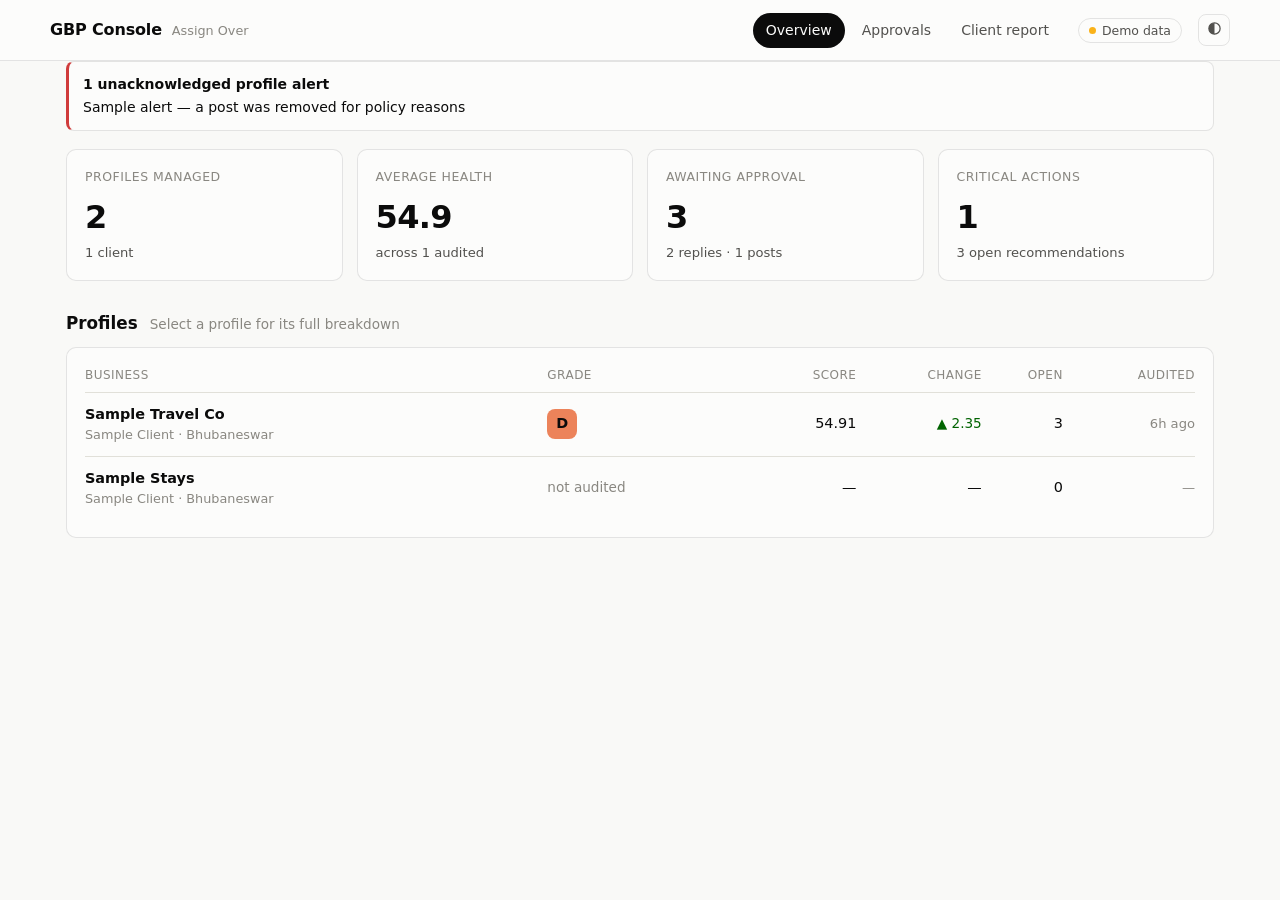
==== index.html @ f4beedac "Add operations console and restructure as a repository The project had no version control at all. Th" ====
<!DOCTYPE html>
<html lang="en" data-theme="">
<head>
<meta charset="utf-8">
<meta name="viewport" content="width=device-width, initial-scale=1">
<title>GBP Console</title>
<meta name="description" content="Operations console for the Assign Over Google Business Profile automation.">
<meta name="robots" content="noindex, nofollow">
<link rel="icon" href="data:image/svg+xml,<svg xmlns='http://www.w3.org/2000/svg' viewBox='0 0 16 16'><rect width='16' height='16' rx='4' fill='%232a78d6'/><rect x='4' y='8' width='2' height='4' fill='white'/><rect x='7' y='5' width='2' height='7' fill='white'/><rect x='10' y='3' width='2' height='9' fill='white'/></svg>">
<link rel="stylesheet" href="assets/styles.css">
</head>
<body>

<header class="top">
  <div class="wrap top-inner">
    <div class="brand">
      <strong>GBP Console</strong>
      <span>Assign Over</span>
    </div>

    <nav class="views" aria-label="Views">
      <button data-view="overview"  aria-current="true">Overview</button>
      <button data-view="approvals" aria-current="false">Approvals</button>
      <button data-view="portal"    aria-current="false">Client report</button>
    </nav>

    <button class="conn" id="conn" title="Connection settings">
      <span class="dot demo"></span>
      <span class="conn-label">Demo data</span>
    </button>

    <button class="icon-btn" id="theme" title="Toggle light and dark" aria-label="Toggle light and dark">
      <svg viewBox="0 0 24 24" width="15" height="15" fill="none" stroke="currentColor"
           stroke-width="2" stroke-linecap="round" aria-hidden="true">
        <circle cx="12" cy="12" r="9"></circle>
        <path d="M12 3a9 9 0 0 0 0 18z" fill="currentColor" stroke="none"></path>
      </svg>
    </button>
  </div>
</header>

<main class="wrap" id="main">
  <p class="empty">Loading…</p>
</main>

<dialog id="conn-dialog">
  <h2>Connection</h2>
  <p class="hint" style="margin-top:6px">
    This page stores no data of its own. Point it at your n8n endpoint and it
    will fetch live figures on each load. Leave both fields empty to browse
    sample data instead.
  </p>

  <form method="dialog">
    <label class="field">
      n8n webhook URL
      <input type="url" id="f-endpoint" placeholder="https://n8n.example.com/webhook/gbp-console"
             autocomplete="off" spellcheck="false">
    </label>

    <label class="field">
      Bearer token
      <input type="password" id="f-token" placeholder="the token set on the webhook credential"
             autocomplete="off" spellcheck="false">
    </label>

    <p class="hint">
      Both are kept in this browser only, and are sent to the endpoint above and
      nowhere else. Anyone using this browser profile can read them, so use a
      token scoped to this console and rotate it if the machine is shared.
    </p>

    <div class="qactions" style="margin-top:18px">
      <button class="btn primary" id="conn-save">Save &amp; reload</button>
      <button class="btn" value="cancel">Cancel</button>
      <button class="btn danger" id="conn-clear" style="margin-left:auto">Disconnect</button>
    </div>
  </form>
</dialog>

<script src="assets/app.js"></script>
</body>
</html>
---- assets/styles.css ----
/* ==========================================================================
   GBP Automation Console
   Palette values come from the validated data-viz reference palette.
   Categorical slots 1-6 carry the six health dimensions, in fixed order.
   ========================================================================== */

:root {
  color-scheme: light;

  --surface-1:      #fcfcfb;
  --plane:          #f9f9f7;
  --text-primary:   #0b0b0b;
  --text-secondary: #52514e;
  --text-muted:     #898781;
  --grid:           #e1e0d9;
  --axis:           #c3c2b7;
  --border:         rgba(11, 11, 11, 0.10);

  /* Categorical - fixed order, never cycled */
  --series-1: #2a78d6;  /* Business Info */
  --series-2: #eb6834;  /* Photos */
  --series-3: #1baf7a;  /* Reviews */
  --series-4: #eda100;  /* Profile */
  --series-5: #e87ba4;  /* Content */
  --series-6: #008300;  /* Services */

  /* Status - reserved, never reused as a series */
  --good:     #0ca30c;
  --warning:  #fab219;
  --serious:  #ec835a;
  --critical: #d03b3b;
  --delta-up: #006300;

  --radius: 10px;
  --gutter: 16px;
  --font: system-ui, -apple-system, "Segoe UI", sans-serif;
}

@media (prefers-color-scheme: dark) {
  :root:where(:not([data-theme="light"])) {
    color-scheme: dark;
    --surface-1:      #1a1a19;
    --plane:          #0d0d0d;
    --text-primary:   #ffffff;
    --text-secondary: #c3c2b7;
    --text-muted:     #898781;
    --grid:           #2c2c2a;
    --axis:           #383835;
    --border:         rgba(255, 255, 255, 0.10);

    --series-1: #3987e5;
    --series-2: #d95926;
    --series-3: #199e70;
    --series-4: #c98500;
    --series-5: #d55181;
    --series-6: #008300;

    --delta-up: #0ca30c;
  }
}

:root[data-theme="dark"] {
  color-scheme: dark;
  --surface-1:      #1a1a19;
  --plane:          #0d0d0d;
  --text-primary:   #ffffff;
  --text-secondary: #c3c2b7;
  --text-muted:     #898781;
  --grid:           #2c2c2a;
  --axis:           #383835;
  --border:         rgba(255, 255, 255, 0.10);

  --series-1: #3987e5;
  --series-2: #d95926;
  --series-3: #199e70;
  --series-4: #c98500;
  --series-5: #d55181;
  --series-6: #008300;

  --delta-up: #0ca30c;
}

* { box-sizing: border-box; }

body {
  margin: 0;
  background: var(--plane);
  color: var(--text-primary);
  font-family: var(--font);
  font-size: 15px;
  line-height: 1.5;
  -webkit-font-smoothing: antialiased;
}

h1, h2, h3 { line-height: 1.25; margin: 0; font-weight: 600; }
h1 { font-size: 1.25rem; }
h2 { font-size: 1.05rem; }
h3 { font-size: 0.95rem; }
a { color: var(--series-1); }

.wrap { max-width: 1180px; margin: 0 auto; padding: 0 var(--gutter); }

/* ---------- header ---------- */

header.top {
  border-bottom: 1px solid var(--border);
  background: var(--surface-1);
  position: sticky;
  top: 0;
  z-index: 20;
}
.top-inner {
  display: flex; align-items: center; gap: 16px;
  min-height: 60px; flex-wrap: wrap; padding: 10px 0;
}
.brand { display: flex; align-items: baseline; gap: 10px; margin-right: auto; }
.brand strong { font-size: 1rem; letter-spacing: -0.01em; }
.brand span { color: var(--text-muted); font-size: 0.8rem; }

nav.views { display: flex; gap: 4px; flex-wrap: wrap; }
nav.views button {
  border: 1px solid transparent; background: none; cursor: pointer;
  font: inherit; font-size: 0.875rem; color: var(--text-secondary);
  padding: 6px 12px; border-radius: 999px;
}
nav.views button:hover { background: var(--plane); color: var(--text-primary); }
nav.views button[aria-current="true"] {
  background: var(--text-primary); color: var(--surface-1); font-weight: 500;
}

.conn {
  display: inline-flex; align-items: center; gap: 6px;
  font-size: 0.78rem; color: var(--text-secondary);
  padding: 4px 10px; border: 1px solid var(--border); border-radius: 999px;
  background: none; cursor: pointer; font-family: inherit;
}
.dot { width: 7px; height: 7px; border-radius: 50%; background: var(--text-muted); flex: none; }
.dot.live { background: var(--good); }
.dot.demo { background: var(--warning); }
.dot.err  { background: var(--critical); }

.icon-btn {
  border: 1px solid var(--border); background: none; cursor: pointer;
  border-radius: 8px; width: 32px; height: 32px; color: var(--text-secondary);
  font-size: 0.9rem; line-height: 1; flex: none;
}
.icon-btn:hover { color: var(--text-primary); }

/* ---------- layout ---------- */

main { padding: 24px 0 64px; }
.section { margin-bottom: 32px; }
.section-head {
  display: flex; align-items: baseline; gap: 12px;
  margin-bottom: 12px; flex-wrap: wrap;
}
.section-head p { margin: 0; color: var(--text-muted); font-size: 0.85rem; }

.card {
  background: var(--surface-1);
  border: 1px solid var(--border);
  border-radius: var(--radius);
  padding: 18px;
}

.grid { display: grid; gap: 14px; }
.grid.tiles { grid-template-columns: repeat(auto-fit, minmax(170px, 1fr)); }
.grid.two   { grid-template-columns: repeat(auto-fit, minmax(330px, 1fr)); }

/* ---------- stat tiles ---------- */

.tile .label {
  font-size: 0.78rem; color: var(--text-muted);
  text-transform: uppercase; letter-spacing: 0.04em; margin-bottom: 6px;
}
.tile .value { font-size: 2rem; font-weight: 600; letter-spacing: -0.02em; }
.tile .sub { font-size: 0.82rem; color: var(--text-secondary); margin-top: 2px; }
.delta { font-size: 0.85rem; font-weight: 500; }
.delta.up   { color: var(--delta-up); }
.delta.down { color: var(--critical); }
.delta.flat { color: var(--text-muted); }

/* ---------- grade ---------- */

.grade {
  display: inline-flex; align-items: center; justify-content: center;
  width: 30px; height: 30px; border-radius: 8px;
  font-weight: 600; font-size: 0.9rem; flex: none;
  color: #fff;
}
.grade.a { background: var(--good); }
.grade.b { background: var(--series-3); }
.grade.c { background: var(--warning); color: #0b0b0b; }
.grade.d { background: var(--serious); color: #0b0b0b; }
.grade.f { background: var(--critical); }

/* ---------- tables ---------- */

table { width: 100%; border-collapse: collapse; font-size: 0.9rem; }
th {
  text-align: left; font-weight: 500; font-size: 0.75rem;
  text-transform: uppercase; letter-spacing: 0.04em;
  color: var(--text-muted); padding: 0 12px 8px 0;
  border-bottom: 1px solid var(--grid);
}
td { padding: 11px 12px 11px 0; border-bottom: 1px solid var(--grid); vertical-align: middle; }
tr:last-child td { border-bottom: none; }
td.num, th.num { text-align: right; padding-right: 0; font-variant-numeric: tabular-nums; }
tbody tr.clickable { cursor: pointer; }
tbody tr.clickable:hover { background: var(--plane); }

/* ---------- charts ---------- */

.chart { width: 100%; overflow: visible; display: block; }
.chart .gridline { stroke: var(--grid); stroke-width: 1; }
.chart .axisline { stroke: var(--axis); stroke-width: 1; }
.chart text { font-family: var(--font); fill: var(--text-muted); font-size: 11px; }
.chart text.val { fill: var(--text-secondary); font-size: 11px; font-variant-numeric: tabular-nums; }
.chart text.cat { fill: var(--text-secondary); font-size: 12px; }
.chart .line { fill: none; stroke-width: 2; stroke-linecap: round; stroke-linejoin: round; }
.chart .marker { stroke: var(--surface-1); stroke-width: 2; }
.chart .hit { fill: transparent; cursor: pointer; }

.tooltip {
  position: fixed; pointer-events: none; z-index: 50;
  background: var(--surface-1); border: 1px solid var(--border);
  border-radius: 8px; padding: 8px 10px; font-size: 0.8rem;
  box-shadow: 0 4px 16px rgba(0,0,0,0.12); opacity: 0; transition: opacity .12s;
  max-width: 240px;
}
.tooltip.on { opacity: 1; }
.tooltip .tt-k { color: var(--text-muted); }
.tooltip .tt-v { font-weight: 600; font-variant-numeric: tabular-nums; }

/* Score-by-dimension bars.
   2px surface gap between adjacent fills; 4px rounded data-end anchored to the
   baseline; every bar directly labelled (the relief rule — three of these hues
   sit under 3:1 on the light surface). */
.dims { display: grid; gap: 2px; }
.dim-row {
  display: grid; grid-template-columns: 104px 1fr 48px;
  align-items: center; gap: 12px; padding: 5px 0;
}
.dim-label { font-size: 0.85rem; color: var(--text-secondary); }
.dim-track {
  height: 18px; border-radius: 4px; overflow: hidden;
  background: color-mix(in srgb, var(--grid) 55%, transparent);
}
.dim-fill {
  height: 100%; border-radius: 0 4px 4px 0;
  min-width: 2px; transition: width .35s ease;
}
.dim-val {
  text-align: right; font-size: 0.85rem; font-variant-numeric: tabular-nums;
  color: var(--text-secondary);
}
.dim-row:hover .dim-label, .dim-row:hover .dim-val { color: var(--text-primary); }

@media (max-width: 480px) {
  .dim-row { grid-template-columns: 88px 1fr 42px; gap: 8px; }
  .dim-label { font-size: 0.8rem; }
}

.legend { display: flex; flex-wrap: wrap; gap: 12px; margin-top: 10px; }
.legend span { display: inline-flex; align-items: center; gap: 6px; font-size: 0.8rem; color: var(--text-secondary); }
.swatch { width: 10px; height: 10px; border-radius: 3px; flex: none; }

/* ---------- queue cards ---------- */

.queue { display: grid; gap: 12px; }
.qcard { background: var(--surface-1); border: 1px solid var(--border); border-radius: var(--radius); padding: 16px; }
.qhead { display: flex; align-items: flex-start; gap: 10px; flex-wrap: wrap; margin-bottom: 10px; }
.qhead .who { font-weight: 600; }
.qhead .meta { color: var(--text-muted); font-size: 0.8rem; }
.stars { color: var(--warning); letter-spacing: 1px; font-size: 0.95rem; }

.flag {
  display: inline-flex; align-items: center; gap: 5px;
  font-size: 0.72rem; font-weight: 500; padding: 3px 8px; border-radius: 999px;
  border: 1px solid var(--border);
}
.flag.critical { color: var(--critical); }
.flag.warning  { color: var(--serious); }
.flag.info     { color: var(--text-secondary); }

.quote {
  border-left: 2px solid var(--grid); padding: 2px 0 2px 12px;
  color: var(--text-secondary); margin: 10px 0; font-size: 0.9rem;
}
.draft {
  width: 100%; font: inherit; font-size: 0.9rem; color: var(--text-primary);
  background: var(--plane); border: 1px solid var(--border);
  border-radius: 8px; padding: 10px; min-height: 84px; resize: vertical;
}
.qactions { display: flex; gap: 8px; margin-top: 10px; flex-wrap: wrap; align-items: center; }

button.btn {
  font: inherit; font-size: 0.875rem; cursor: pointer;
  border-radius: 8px; padding: 7px 14px; border: 1px solid var(--border);
  background: var(--surface-1); color: var(--text-primary);
}
button.btn:hover { background: var(--plane); }
button.btn.primary { background: var(--text-primary); color: var(--surface-1); border-color: transparent; font-weight: 500; }
button.btn.primary:hover { opacity: 0.88; }
button.btn.danger { color: var(--critical); }
button.btn:disabled { opacity: 0.45; cursor: not-allowed; }

/* ---------- dialog ---------- */

dialog {
  border: 1px solid var(--border); border-radius: var(--radius);
  background: var(--surface-1); color: var(--text-primary);
  padding: 22px; max-width: 460px; width: calc(100% - 32px);
}
dialog::backdrop { background: rgba(0,0,0,0.45); }
label.field { display: block; margin: 14px 0; font-size: 0.85rem; color: var(--text-secondary); }
label.field input {
  display: block; width: 100%; margin-top: 5px; font: inherit; font-size: 0.9rem;
  padding: 9px 10px; border-radius: 8px;
  border: 1px solid var(--border); background: var(--plane); color: var(--text-primary);
}
.hint { font-size: 0.8rem; color: var(--text-muted); margin: 10px 0 0; }

.empty { color: var(--text-muted); font-size: 0.9rem; padding: 20px 0; text-align: center; }
.banner {
  border: 1px solid var(--border); border-left: 3px solid var(--warning);
  background: var(--surface-1); border-radius: 8px;
  padding: 12px 14px; font-size: 0.875rem; margin-bottom: 18px;
}
.banner.critical { border-left-color: var(--critical); }
.banner strong { display: block; margin-bottom: 2px; }

.sronly {
  position: absolute; width: 1px; height: 1px; overflow: hidden;
  clip: rect(0 0 0 0); white-space: nowrap;
}

@media (max-width: 620px) {
  .tile .value { font-size: 1.6rem; }
  .hide-sm { display: none; }
}
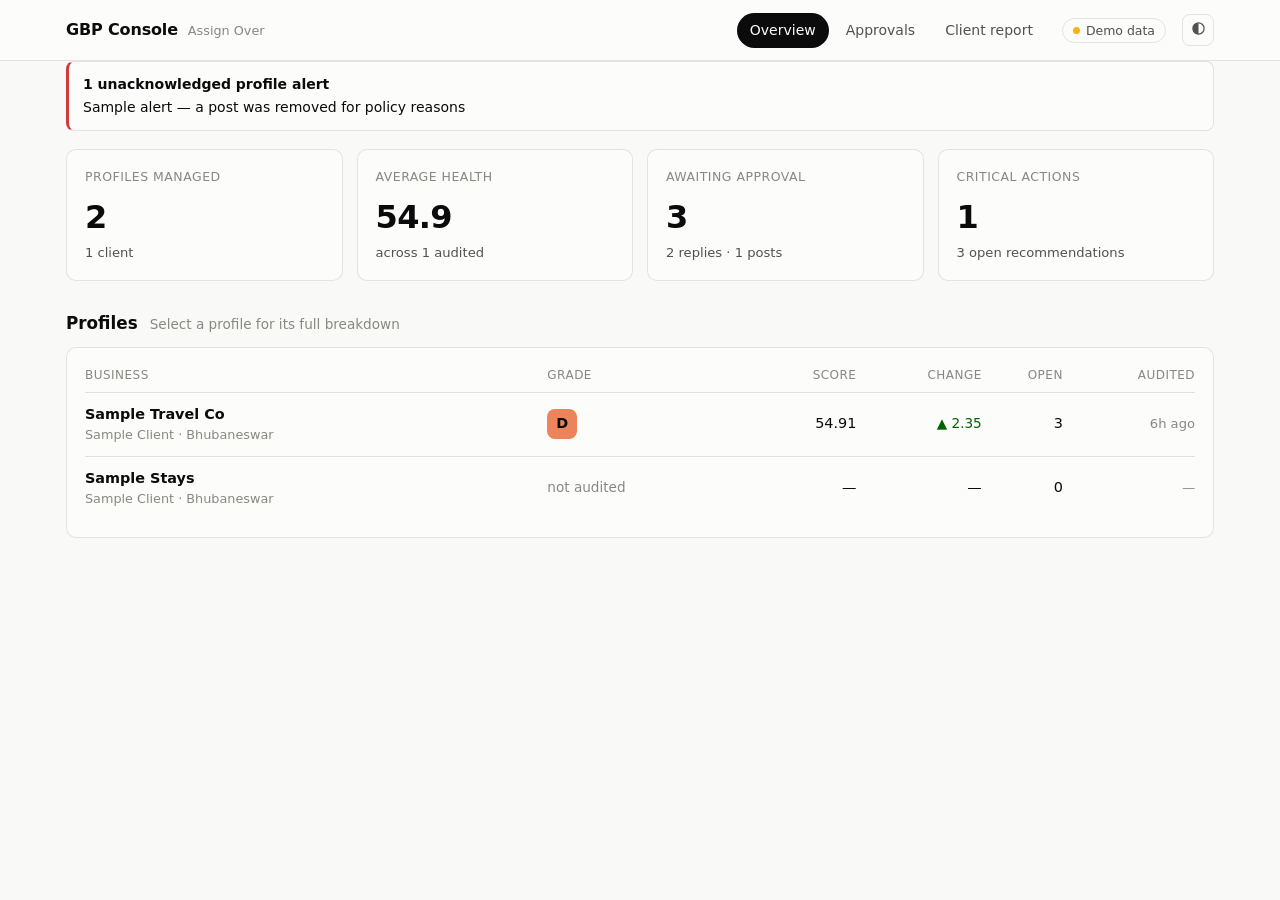
==== commit 2aca7672: "Add setup wizard; fix header gutter and reject_reply status" ====
--- a/index.html
+++ b/index.html
@@ -50,6 +50,11 @@
     will fetch live figures on each load. Leave both fields empty to browse
     sample data instead.
   </p>
+  <p class="hint">
+    Nothing set up on the n8n side yet? <a href="setup.html">Run the setup
+    wizard</a> — it walks through the token, the credential and the activation
+    order, then tests the connection and fills these fields for you.
+  </p>
 
   <form method="dialog">
     <label class="field">
--- a/assets/styles.css
+++ b/assets/styles.css
@@ -111,7 +111,11 @@
 }
 .top-inner {
   display: flex; align-items: center; gap: 16px;
-  min-height: 60px; flex-wrap: wrap; padding: 10px 0;
+  min-height: 60px; flex-wrap: wrap;
+  /* The horizontal value must repeat .wrap's gutter: this rule lands on the
+     same element and a bare `10px 0` would cancel it, pinning the header to
+     the window edge while the content below stayed indented. */
+  padding: 10px var(--gutter);
 }
 .brand { display: flex; align-items: baseline; gap: 10px; margin-right: auto; }
 .brand strong { font-size: 1rem; letter-spacing: -0.01em; }
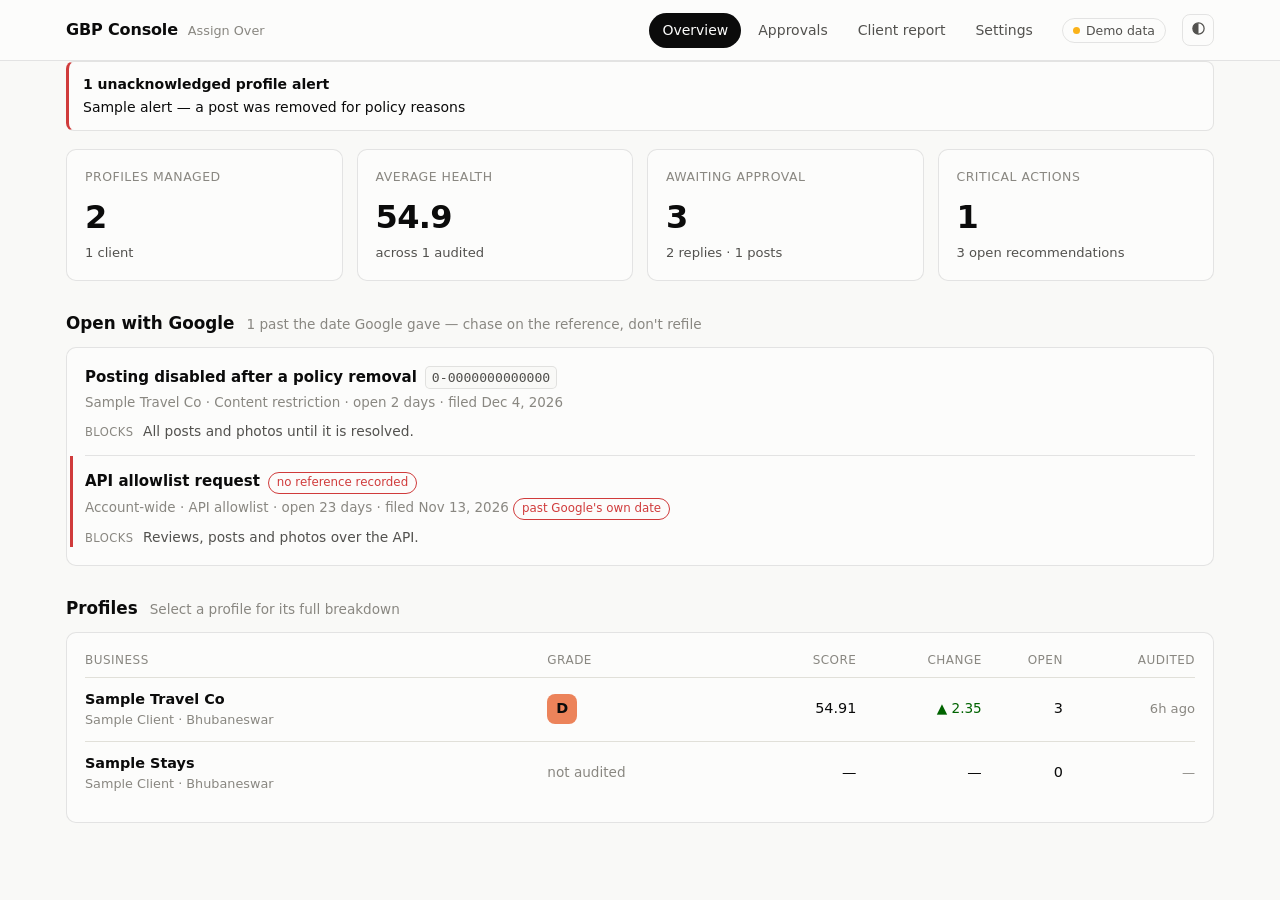
==== commit a6b5e25e: "Console: compose posts, save drafts, ask Claude, change settings" ====
--- a/index.html
+++ b/index.html
@@ -22,6 +22,7 @@
       <button data-view="overview"  aria-current="true">Overview</button>
       <button data-view="approvals" aria-current="false">Approvals</button>
       <button data-view="portal"    aria-current="false">Client report</button>
+      <button data-view="settings"  aria-current="false">Settings</button>
     </nav>
 
     <button class="conn" id="conn" title="Connection settings">
@@ -83,6 +84,42 @@
   </form>
 </dialog>
 
+<dialog id="ai-dialog">
+  <h2>Ask Claude</h2>
+  <p class="hint" style="margin-top:6px">
+    Drafting only. Nothing here reaches Google, and nothing is saved until you
+    put the text into the editor and approve it yourself.
+  </p>
+
+  <label class="field">
+    What do you want?
+    <textarea id="ai-prompt" rows="3"
+      placeholder="Shorten this and drop the exclamation marks. Or: write a reply thanking them for the Konark feedback."></textarea>
+  </label>
+
+  <p class="hint" id="ai-context-note"></p>
+
+  <div class="qactions" style="margin-top:12px">
+    <button class="btn primary" id="ai-run" type="button">Ask</button>
+    <button class="btn" id="ai-close" type="button" style="margin-left:auto">Close</button>
+  </div>
+
+  <div id="ai-out" class="ai-out" hidden>
+    <label class="field">
+      Suggested text
+      <textarea id="ai-result" rows="6"></textarea>
+    </label>
+    <div class="qactions">
+      <button class="btn primary" id="ai-use" type="button">Put this in the editor</button>
+      <button class="btn" id="ai-again" type="button">Ask again</button>
+    </div>
+    <p class="hint">
+      Read it before you use it. It was written from your prompt alone — it has
+      not seen the review, the profile or anything else unless you pasted it in.
+    </p>
+  </div>
+</dialog>
+
 <script src="assets/app.js"></script>
 </body>
 </html>
--- a/assets/styles.css
+++ b/assets/styles.css
@@ -318,10 +318,23 @@
 }
 dialog::backdrop { background: rgba(0,0,0,0.45); }
 label.field { display: block; margin: 14px 0; font-size: 0.85rem; color: var(--text-secondary); }
-label.field input {
+/* select and textarea were added with the editing views; without them here the
+   new forms fell back to browser defaults and read as a different product. */
+label.field input,
+label.field select,
+label.field textarea {
   display: block; width: 100%; margin-top: 5px; font: inherit; font-size: 0.9rem;
   padding: 9px 10px; border-radius: 8px;
   border: 1px solid var(--border); background: var(--plane); color: var(--text-primary);
+}
+label.field textarea { resize: vertical; line-height: 1.5; min-height: 70px; }
+
+/* The dialog's answer block. Separated by a rule rather than a panel, so the
+   suggestion does not look like something already saved. */
+.ai-out {
+  margin-top: 16px;
+  padding-top: 14px;
+  border-top: 1px solid var(--border);
 }
 .hint { font-size: 0.8rem; color: var(--text-muted); margin: 10px 0 0; }
 
@@ -334,6 +347,77 @@
 .banner.critical { border-left-color: var(--critical); }
 .banner strong { display: block; margin-bottom: 2px; }
 
+/* Open cases with Google -------------------------------------------------- */
+
+.cases { list-style: none; margin: 0; padding: 0; }
+
+.case {
+  padding: 14px 0;
+  border-bottom: 1px solid var(--border);
+}
+.case:first-child { padding-top: 0; }
+.case:last-child  { padding-bottom: 0; border-bottom: 0; }
+
+/* The overdue marker is a left rule rather than a fill: the row still has to
+   be read, and a block of colour behind text costs contrast in both themes. */
+.case.is-overdue {
+  border-left: 3px solid var(--critical);
+  padding-left: 12px;
+  margin-left: -15px;
+}
+
+.case-top {
+  display: flex; flex-wrap: wrap; align-items: baseline;
+  gap: 8px; min-width: 0;
+}
+.case-top strong { min-width: 0; }
+
+.case-ref {
+  font-family: ui-monospace, SFMono-Regular, Menlo, monospace;
+  font-size: 0.82rem;
+  color: var(--text-secondary);
+  background: var(--plane);
+  border: 1px solid var(--border);
+  border-radius: 5px;
+  padding: 1px 6px;
+  word-break: break-all;
+}
+
+.case-meta {
+  margin: 4px 0 0;
+  font-size: 0.84rem;
+  color: var(--text-muted);
+}
+
+.case-blocks {
+  margin: 7px 0 0;
+  font-size: 0.86rem;
+  color: var(--text-secondary);
+}
+.case-blocks span {
+  display: inline-block;
+  font-size: 0.72rem;
+  letter-spacing: 0.04em;
+  text-transform: uppercase;
+  color: var(--text-muted);
+  margin-right: 5px;
+}
+
+.chip {
+  display: inline-block;
+  font-size: 0.74rem;
+  border-radius: 999px;
+  padding: 1px 8px;
+  border: 1px solid var(--border);
+  color: var(--text-secondary);
+  white-space: nowrap;
+}
+/* Colour plus a word, never colour alone. */
+.chip.warn {
+  border-color: var(--critical);
+  color: var(--critical);
+}
+
 .sronly {
   position: absolute; width: 1px; height: 1px; overflow: hidden;
   clip: rect(0 0 0 0); white-space: nowrap;
